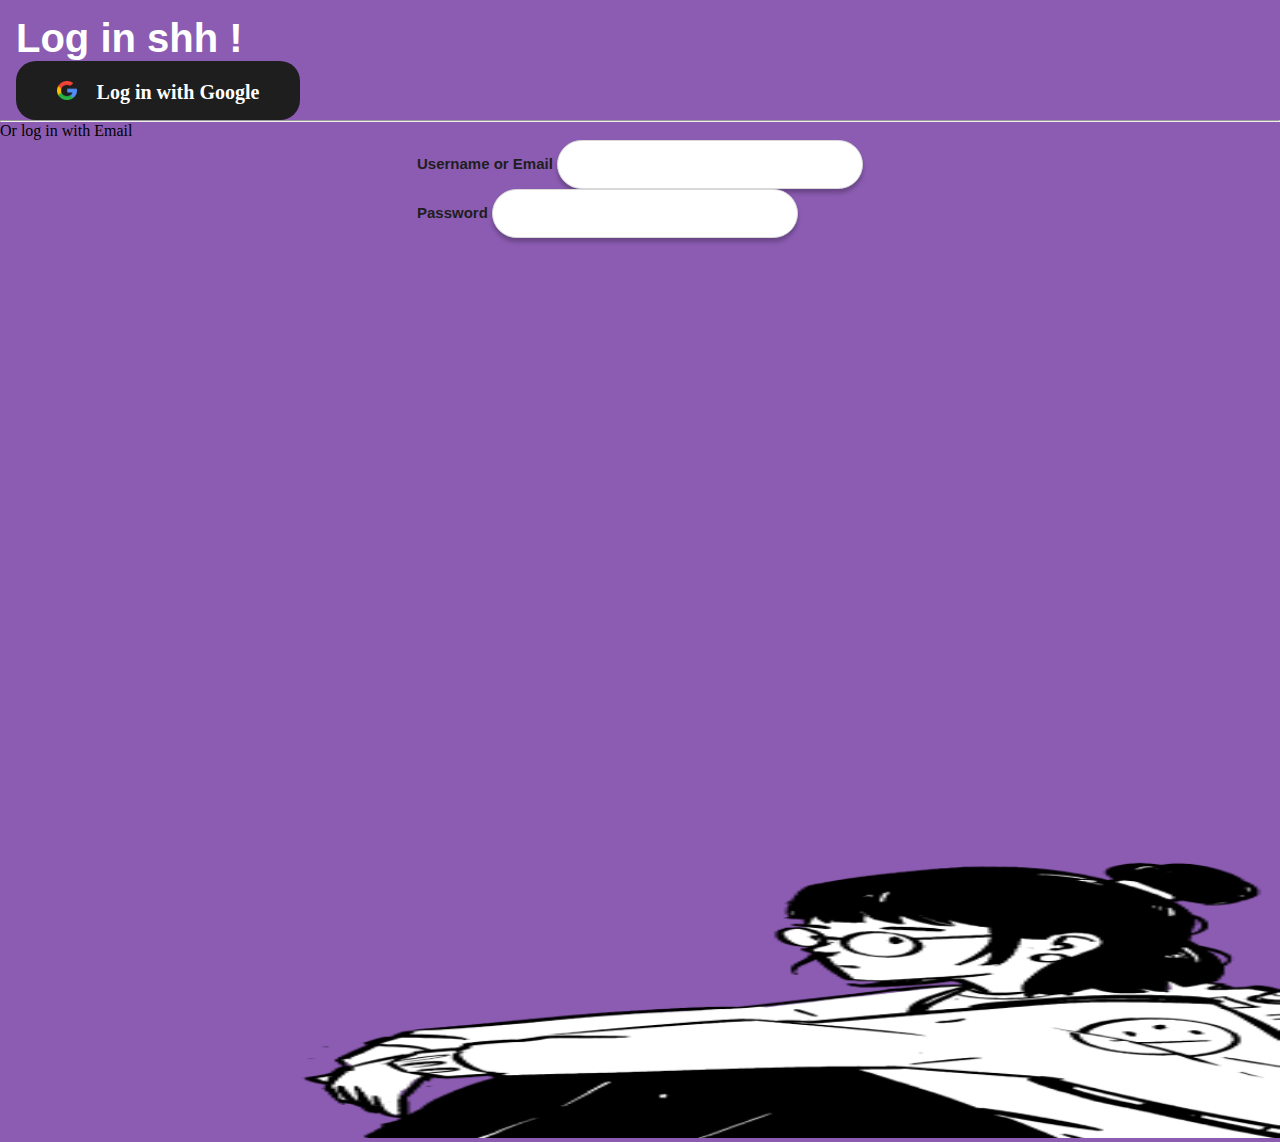
==== pages/log-in.html @ 50c9175b "up" ====
<!DOCTYPE html>
<html lang="en">
<head>
    <meta charset="UTF-8">
    <meta name="viewport" content="width=device-width, initial-scale=1.0">
    <title>Log in</title>
    <link rel="stylesheet" href="/css/variables.css">
</head>
<body>
    <header class="container">
        <h1></h1>
        <a class="btn-log" href="#">Log in with Google
            <img src="/img/search.png" alt="">
        </a>
    </header>
    <hr>Or log in with Email

    <main>
        <form>
            <div class="form-group">
              <label for="exampleInputEmail1">Username or Email </label>
              <input type="email" class="form-control" id="exampleInputEmail1" aria-describedby="emailHelp">
             
            </div>
            <div class="form-group">
              <label for="exampleInputPassword1">Password</label>
              <input type="password" class="form-control" id="exampleInputPassword1">
            </div>                     
          </form>
    </main>
    <img class="log-girl" src="/img/log-girl.png" alt="">
   
    <script src="/app/log-in.js"></script>
</body>
</html>
---- css/variables.css ----
@import url('./home.css');
@import url('./log-in.css');

body {
    background-color: var(--bg)
}

* {
    margin: 0;
    padding: 0;
    box-sizing: border-box;
}

:root {
    --bg:#8c5cb3;
    --font: 'Inter', sans-serif;
    --primary-color:#fff;
    --second-color:#1E1E1E;
}
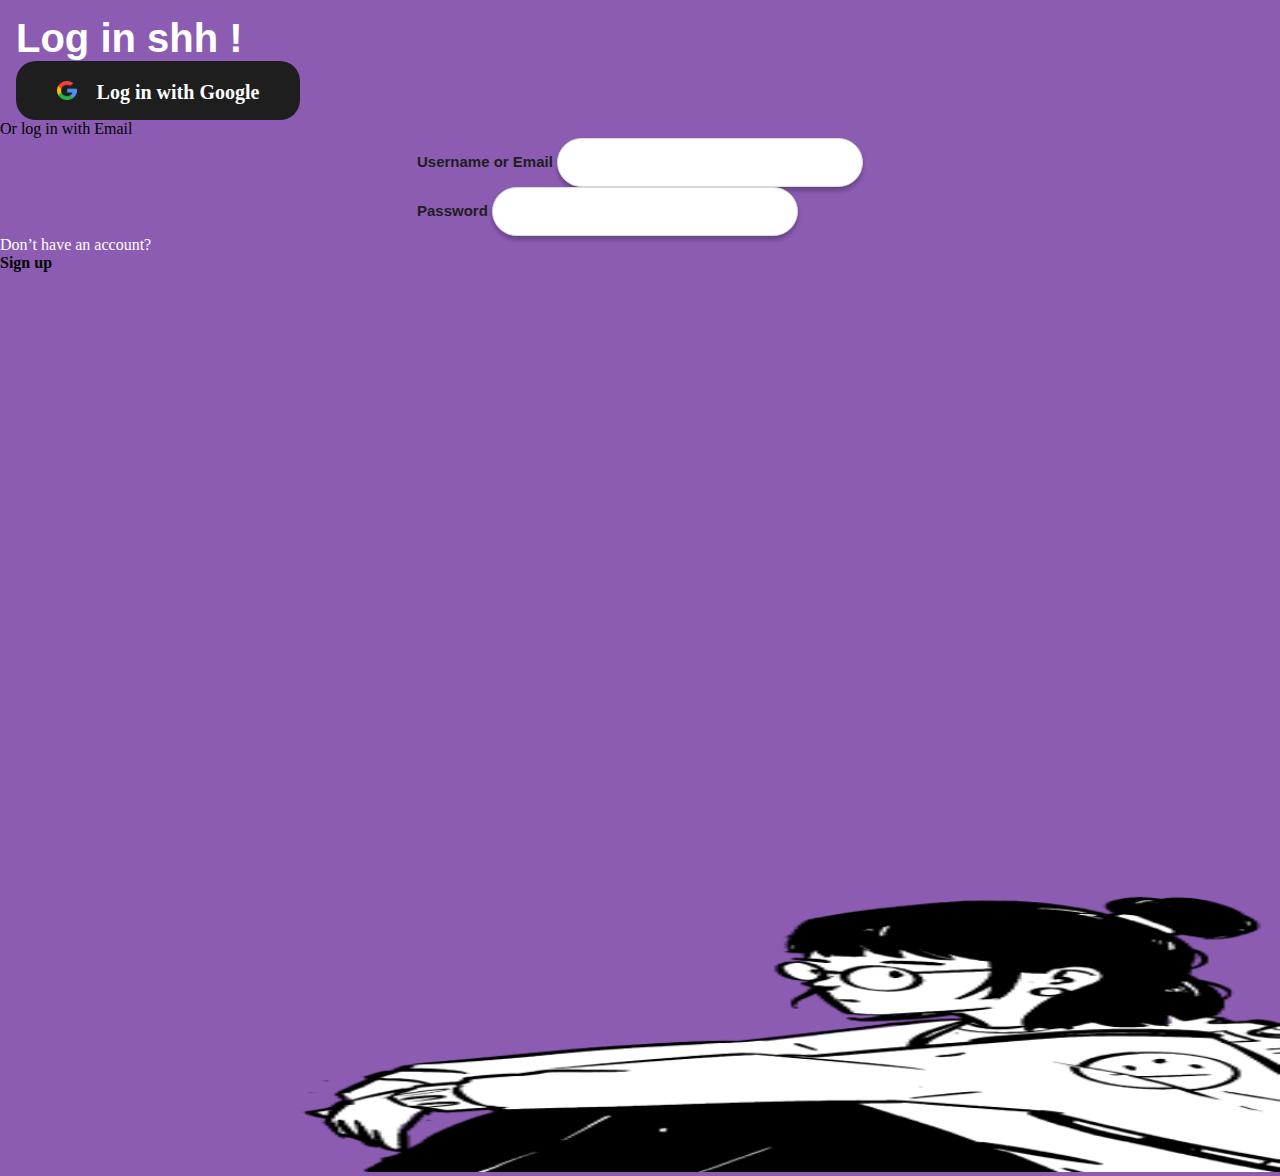
==== commit b68894f4: "up" ====
--- a/pages/log-in.html
+++ b/pages/log-in.html
@@ -13,7 +13,7 @@
             <img src="/img/search.png" alt="">
         </a>
     </header>
-    <hr>Or log in with Email
+     Or log in with Email
 
     <main>
         <form>
@@ -28,7 +28,13 @@
             </div>                     
           </form>
     </main>
-    <img class="log-girl" src="/img/log-girl.png" alt="">
+
+    <footer> 
+      <span>Don’t have an account? <br> <strong>Sign up</strong> </span>     
+      
+      <img class="log-girl" src="/img/log-girl.png" alt="">
+    </footer>
+   
    
     <script src="/app/log-in.js"></script>
 </body>
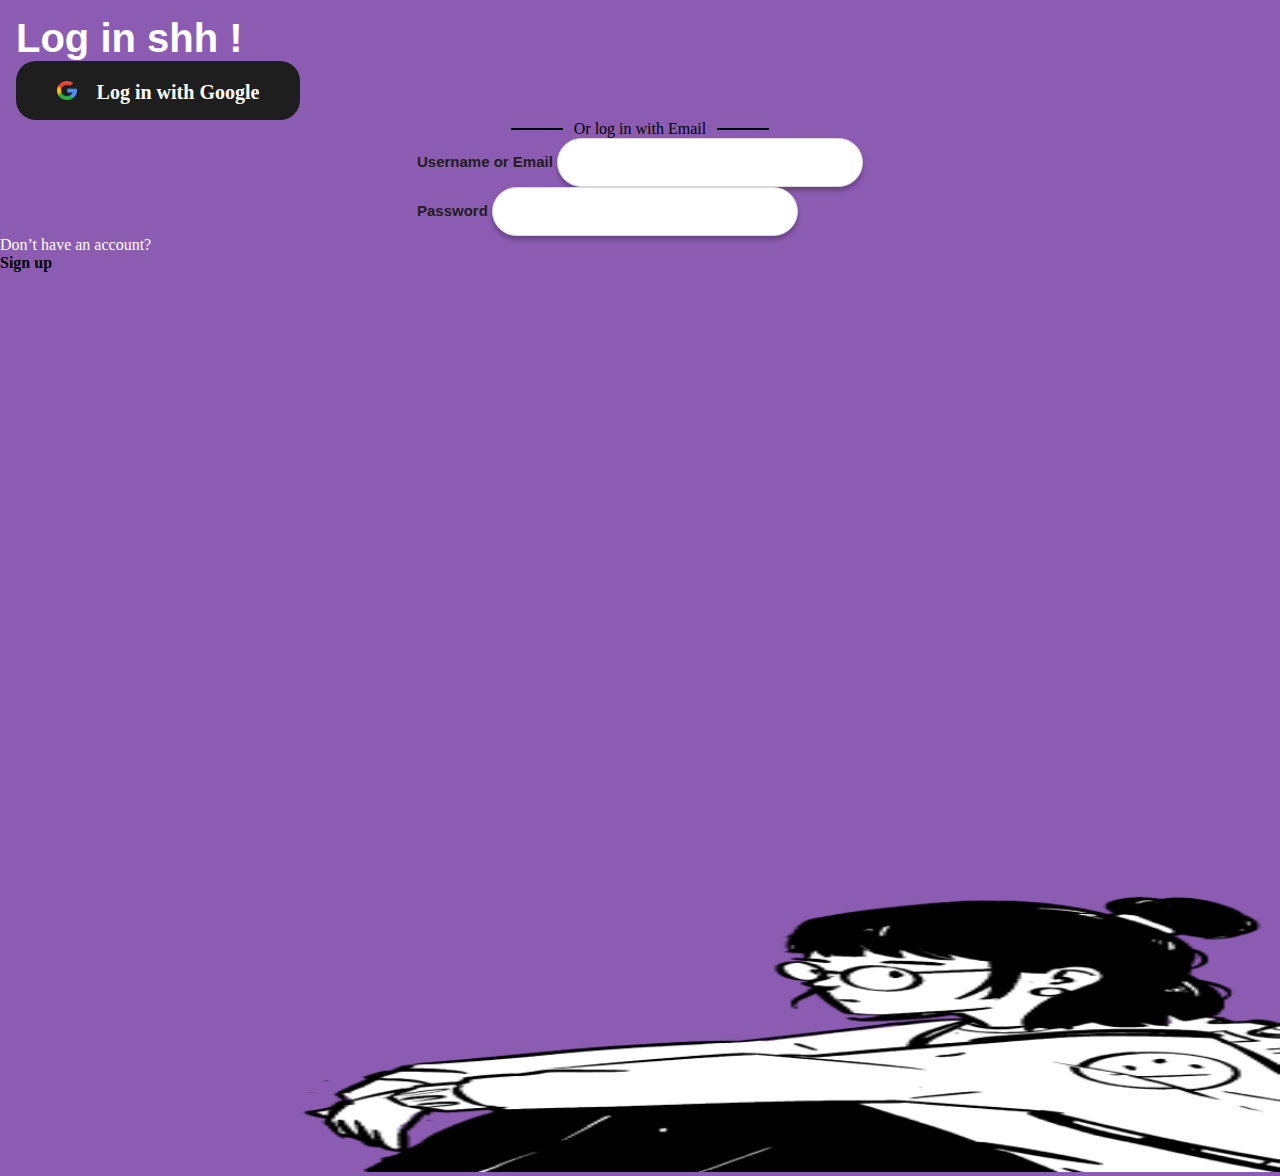
==== commit 189ef0ba: "up" ====
--- a/pages/log-in.html
+++ b/pages/log-in.html
@@ -13,7 +13,9 @@
             <img src="/img/search.png" alt="">
         </a>
     </header>
-     Or log in with Email
+
+    <div class="line"> Or log in with Email</div>
+    
 
     <main>
         <form>
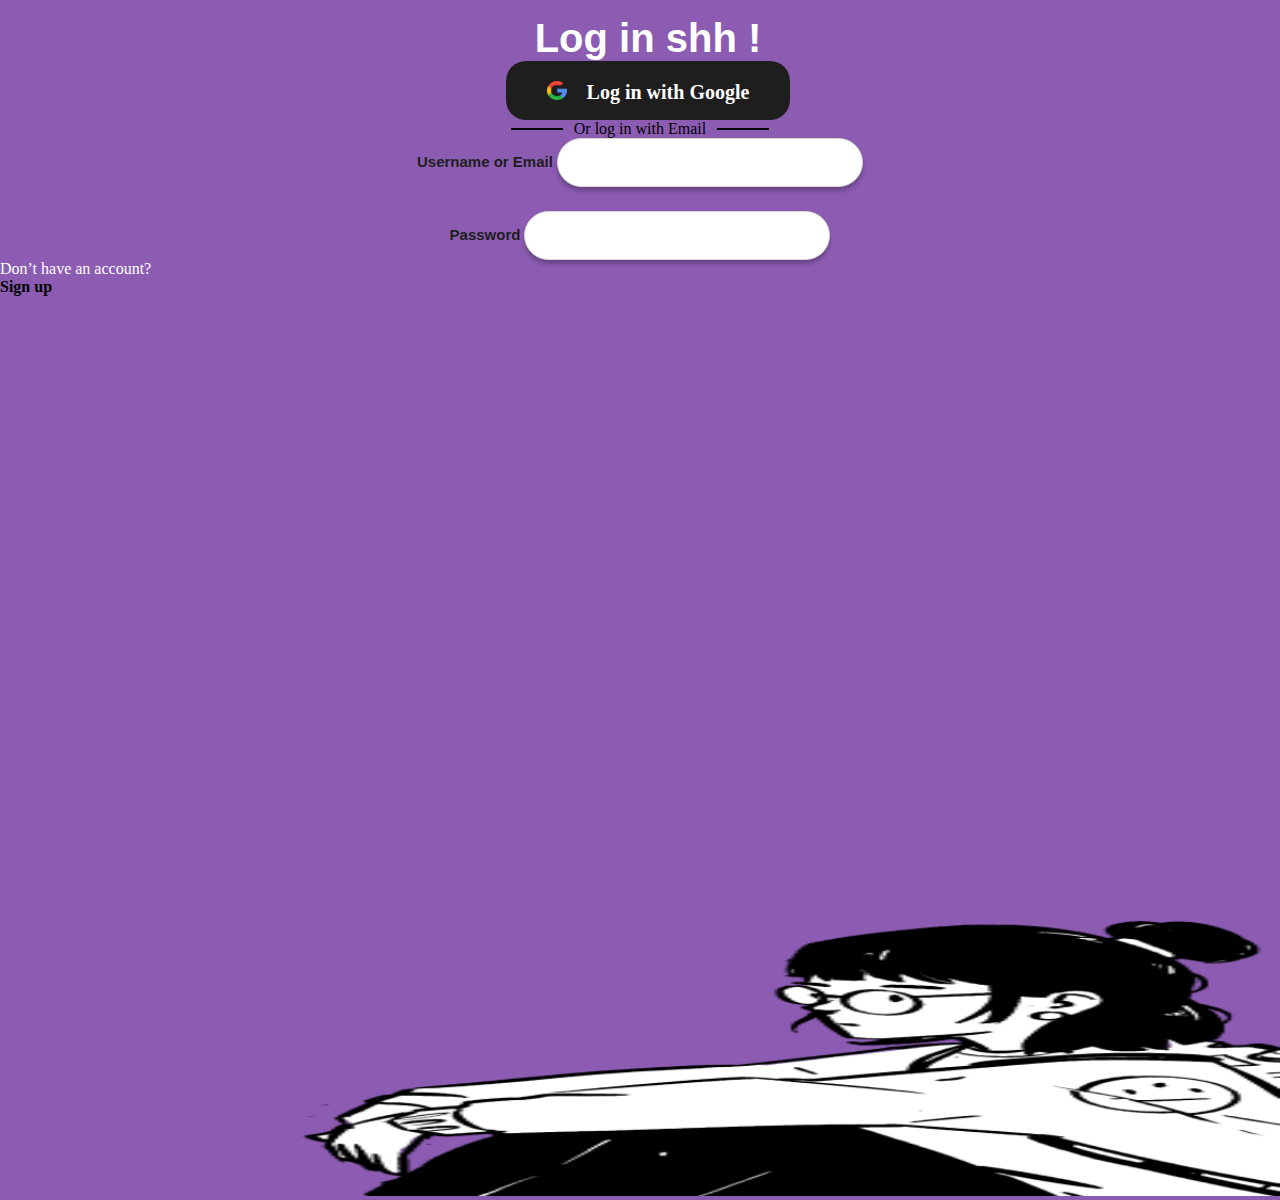
==== commit dc99863f: "up" ====
--- a/pages/log-in.html
+++ b/pages/log-in.html
@@ -32,7 +32,7 @@
     </main>
 
     <footer> 
-      <span>Don’t have an account? <br> <strong>Sign up</strong> </span>     
+      <span>Don’t have an account? <br> <strong>Sign up</strong></span>     
       
       <img class="log-girl" src="/img/log-girl.png" alt="">
     </footer>
--- a/css/variables.css
+++ b/css/variables.css
@@ -1,6 +1,6 @@
 @import url('./home.css');
 @import url('./log-in.css');
-
+@import url('./sign-up.css');
 body {
     background-color: var(--bg)
 }
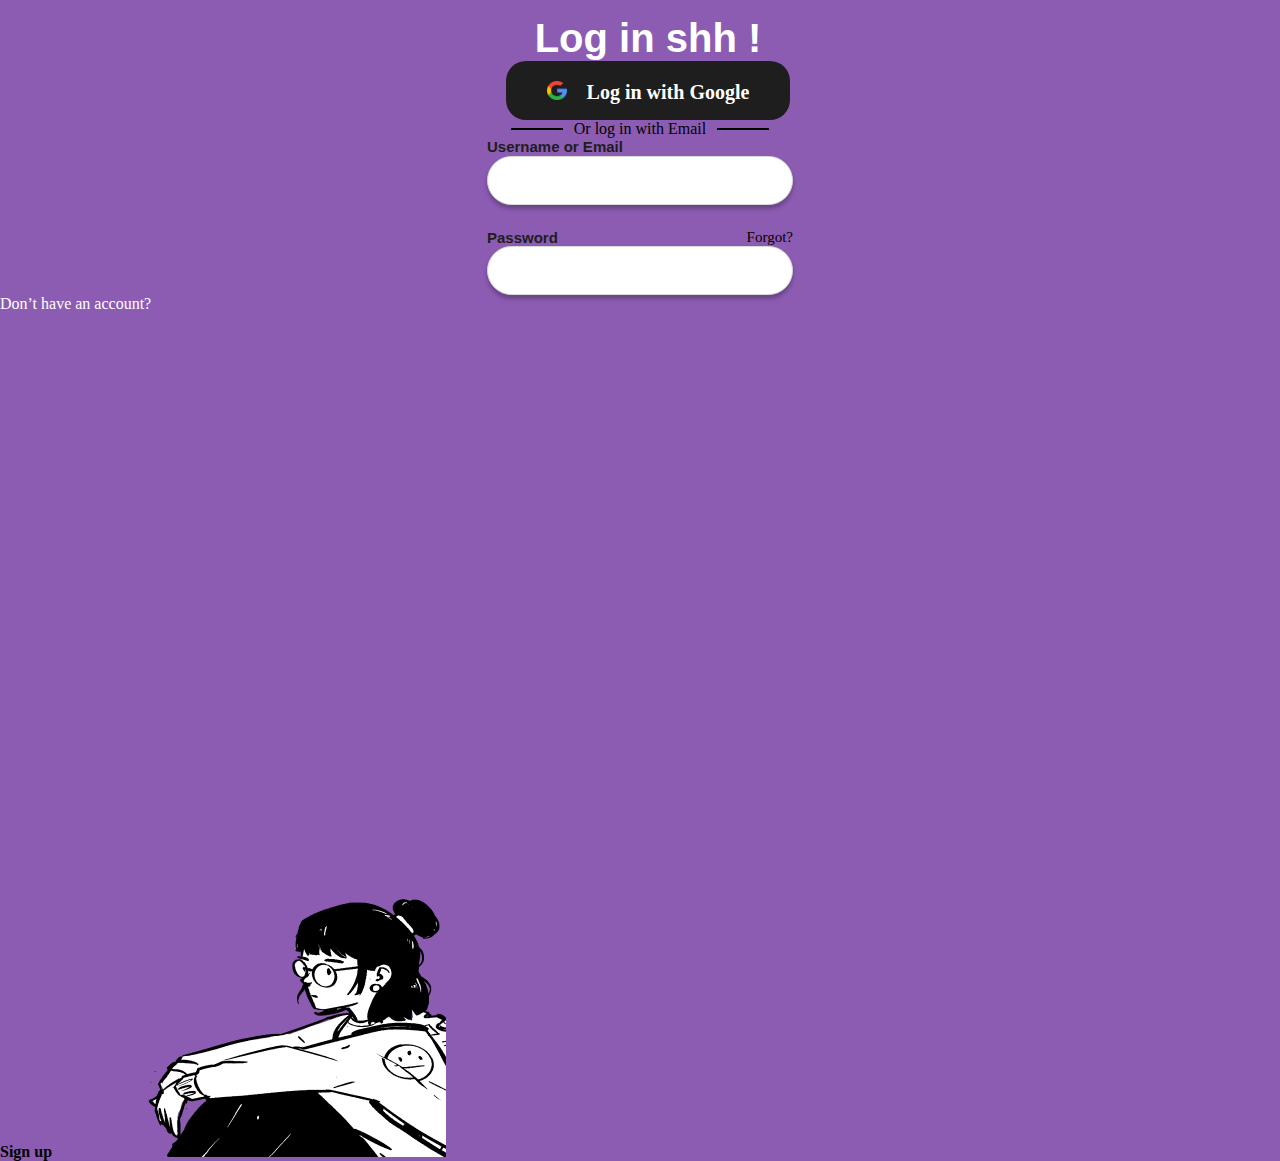
==== commit 3a7642b1: "up" ====
--- a/pages/log-in.html
+++ b/pages/log-in.html
@@ -24,17 +24,21 @@
               <input type="email" class="form-control" id="exampleInputEmail1" aria-describedby="emailHelp">
              
             </div>
-            <div class="form-group">
+            <div class="form-group form-forgot">
+              <div>
               <label for="exampleInputPassword1">Password</label>
+              <span class="lost">Forgot?</span>
+              </div>
               <input type="password" class="form-control" id="exampleInputPassword1">
             </div>                     
           </form>
     </main>
 
     <footer> 
-      <span>Don’t have an account? <br> <strong>Sign up</strong></span>     
-      
-      <img class="log-girl" src="/img/log-girl.png" alt="">
+     
+      <span>Don’t have an account? <br> <strong>Sign up</strong></span>
+      <img src="/img/log-girl.png" alt="">   
+    
     </footer>
    
    
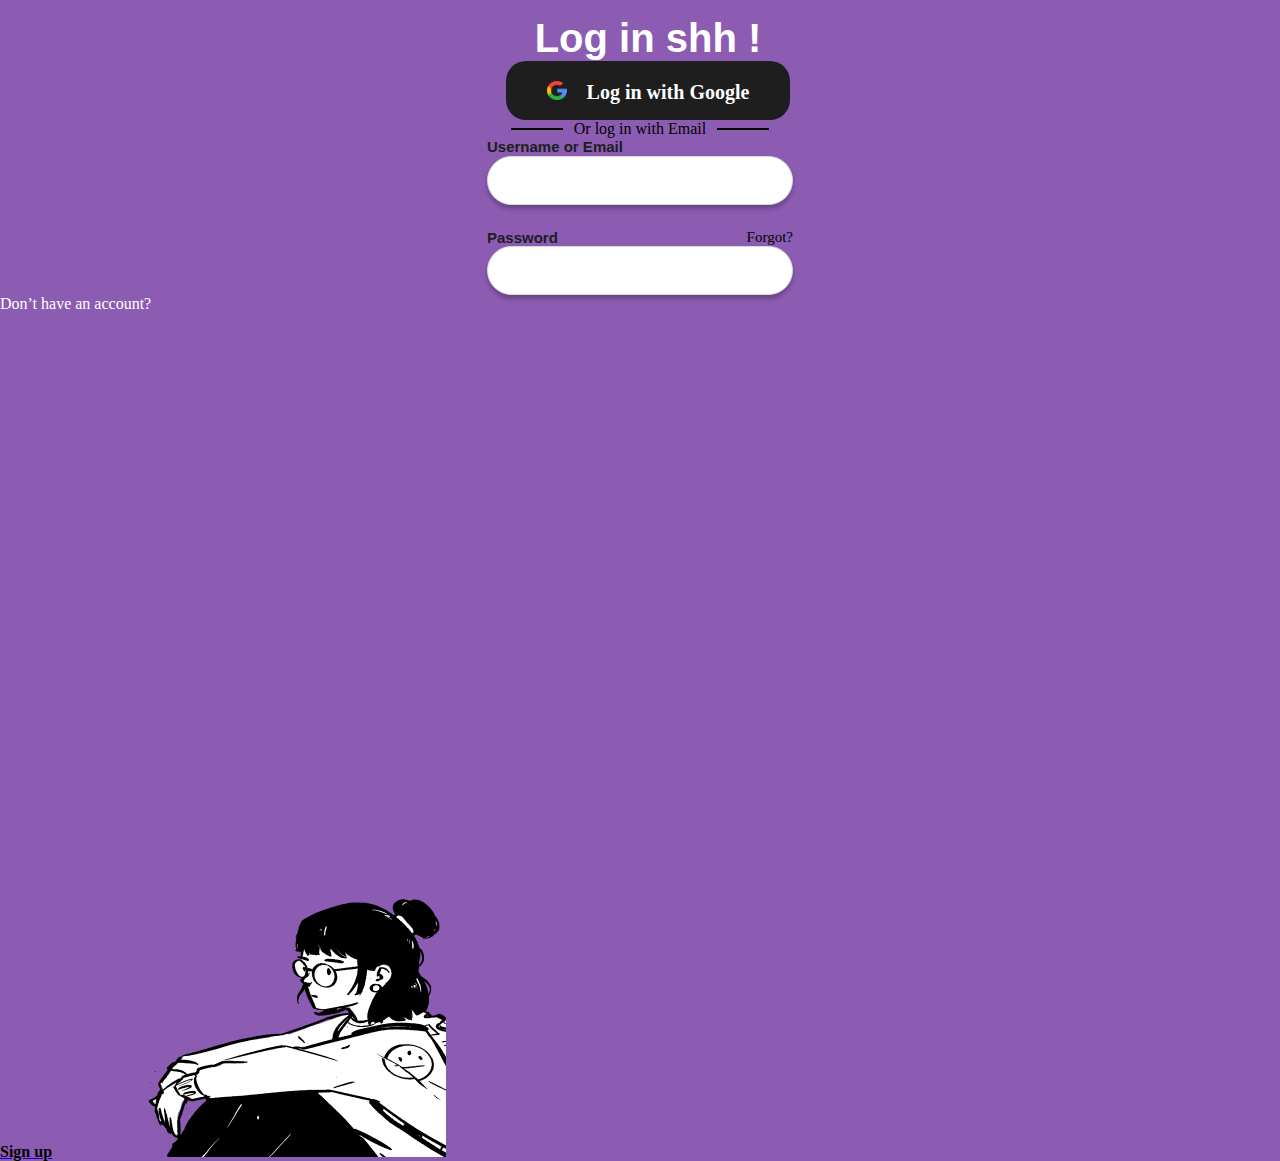
==== commit 064a3cfc: "up" ====
--- a/pages/log-in.html
+++ b/pages/log-in.html
@@ -36,7 +36,7 @@
 
     <footer> 
      
-      <span>Don’t have an account? <br> <strong>Sign up</strong></span>
+      <span>Don’t have an account? <br> <a href="/pages/sign-up.html"> <strong>Sign up</strong></span></a>
       <img src="/img/log-girl.png" alt="">   
     
     </footer>
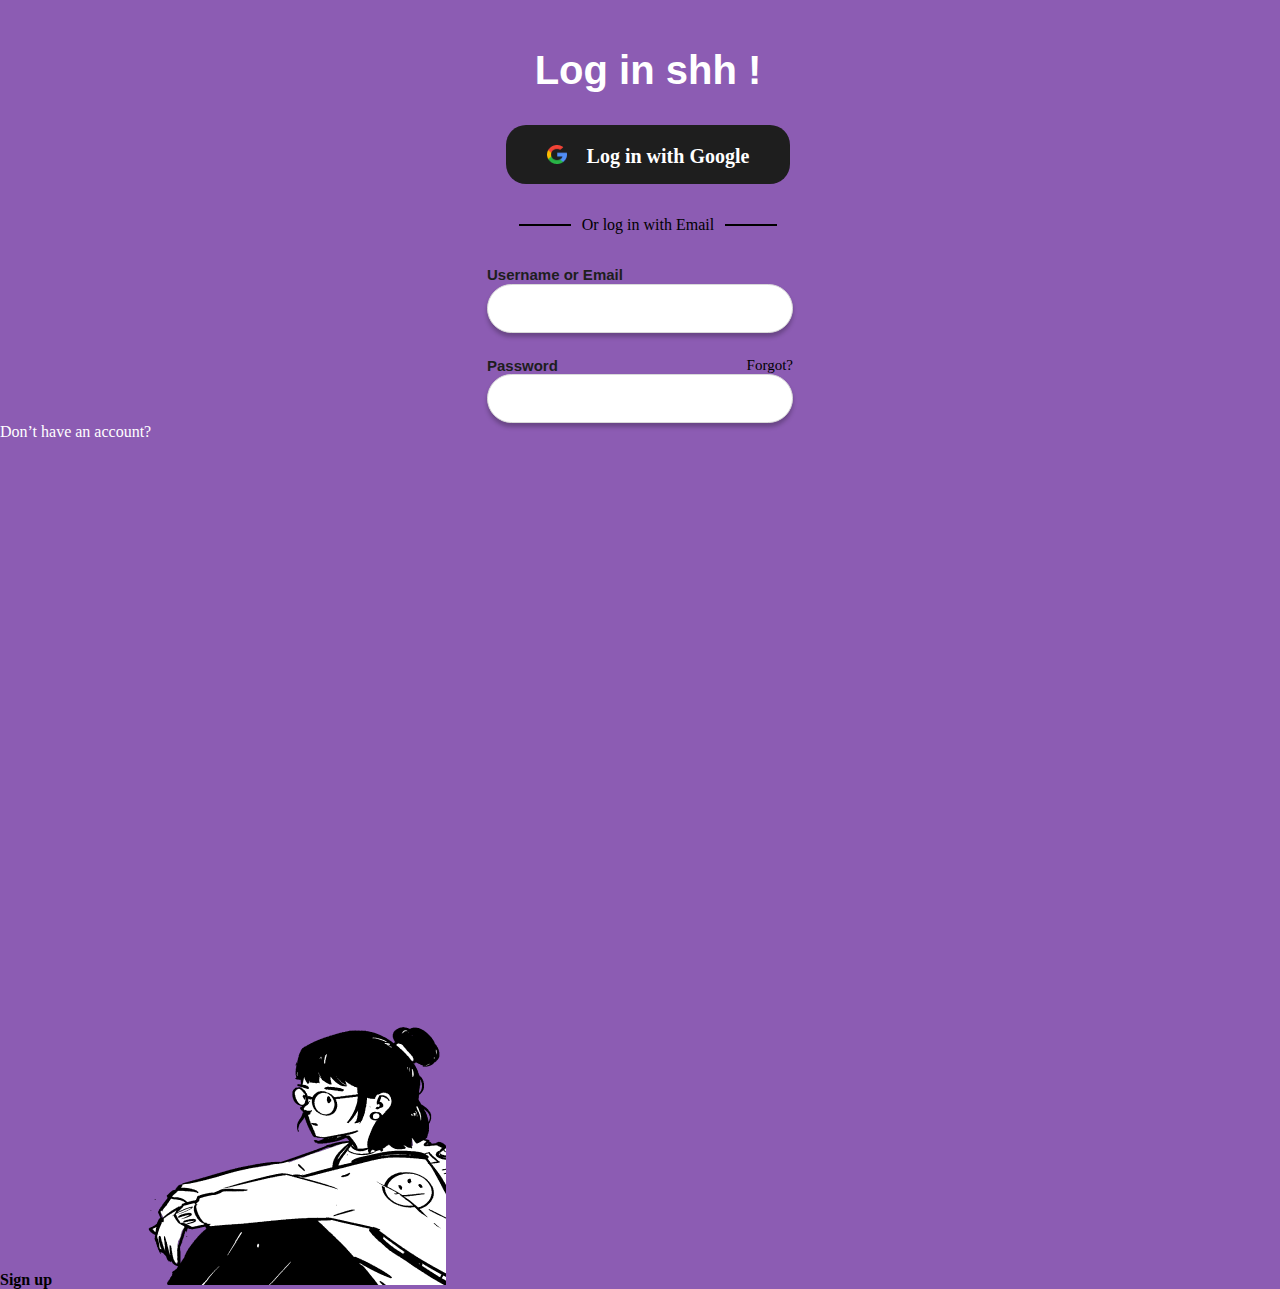
==== commit c15754d8: "up" ====
--- a/pages/log-in.html
+++ b/pages/log-in.html
@@ -12,9 +12,10 @@
         <a class="btn-log" href="#">Log in with Google
             <img src="/img/search.png" alt="">
         </a>
+        <div class="line"> Or log in with Email</div>
+    
     </header>
 
-    <div class="line"> Or log in with Email</div>
     
 
     <main>
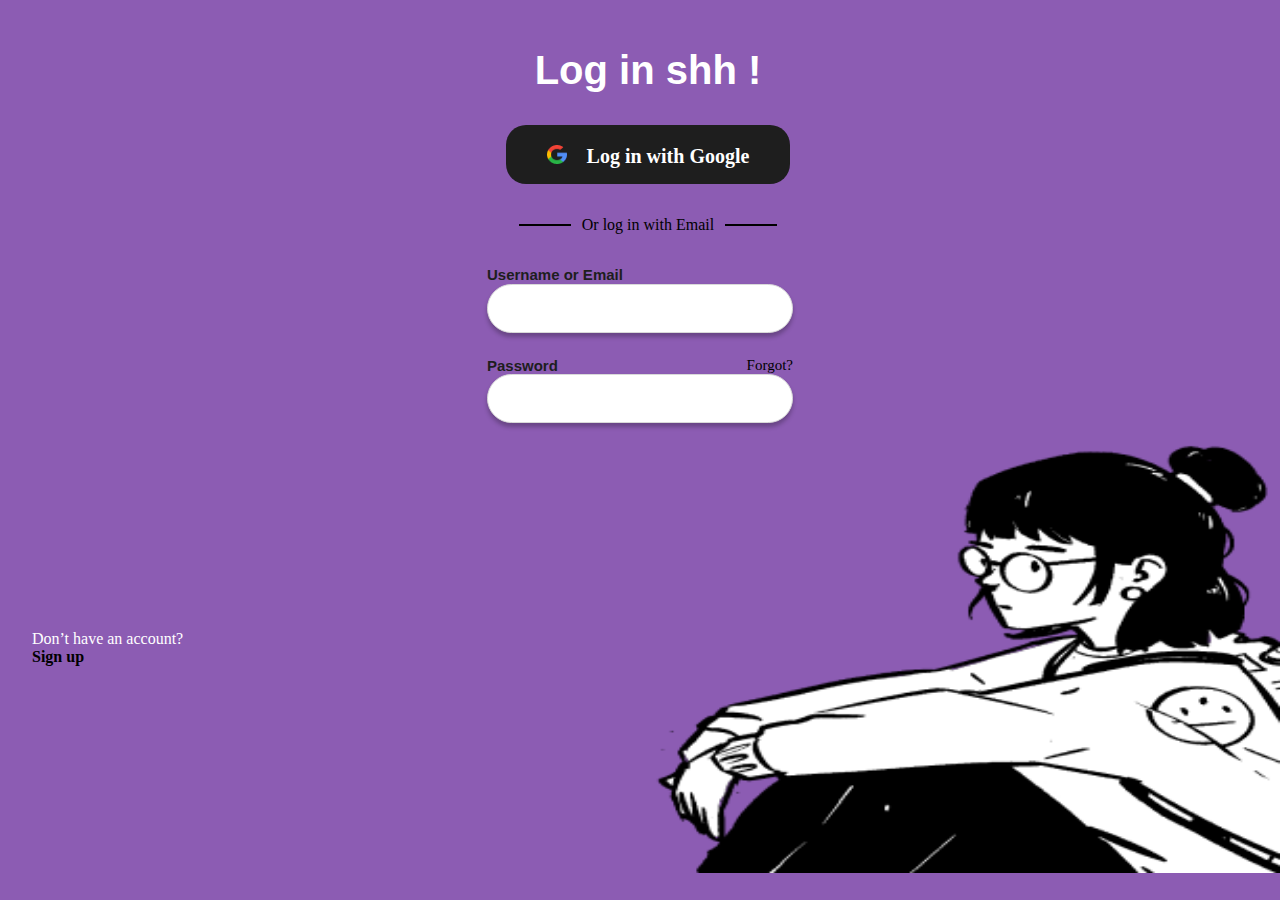
==== commit fb834cde: "up" ====
--- a/pages/log-in.html
+++ b/pages/log-in.html
@@ -35,10 +35,20 @@
           </form>
     </main>
 
-    <footer> 
-     
-      <span>Don’t have an account? <br> <a href="/pages/sign-up.html"> <strong>Sign up</strong></span></a>
-      <img src="/img/log-girl.png" alt="">   
+    <footer class="footer"> 
+
+      <div>
+
+      <span>Don’t have an account? <br> 
+        <a href="/pages/sign-up.html">
+           <strong>Sign up</strong></span>
+          </a>
+
+        </div>
+
+        <img class="log-girl" src="/img/log-girl.png" alt="log-girl"> 
+      
+        
     
     </footer>
    
